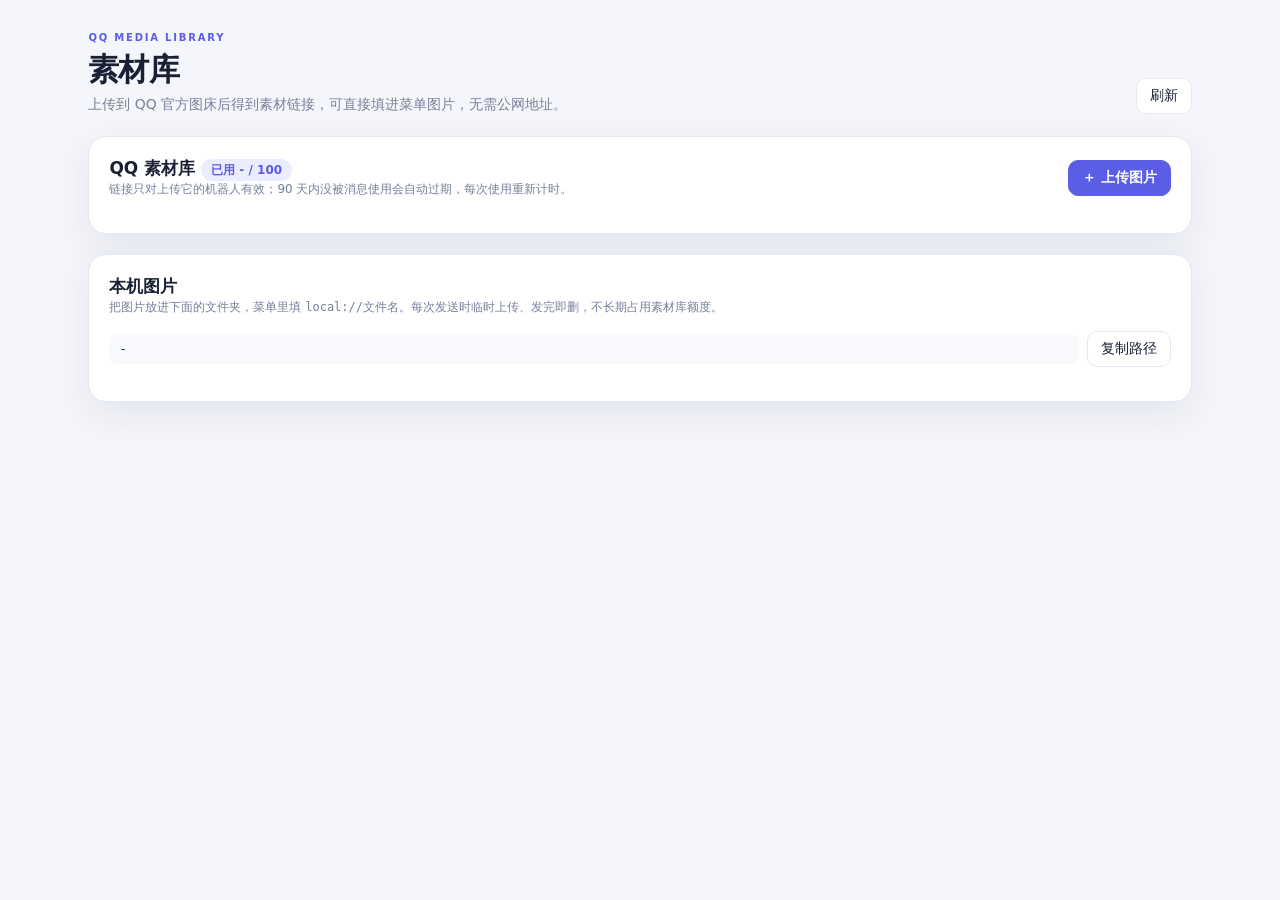
==== pages/media-library/index.html @ 5c3b887e "feat: 新增素材库与选择用户，调整直接调用提示词限制 素材库 - 新增“素材库”插件页面：上传、查看、删除 QQ 官方素材库图片，显示额度与过期时间，上传后复制 qqbot-media:// 链接" ====
<!doctype html>
<html lang="zh-CN">
  <head>
    <meta charset="utf-8" />
    <meta name="viewport" content="width=device-width, initial-scale=1" />
    <title>素材库</title>
    <link rel="stylesheet" href="./style.css" />
  </head>
  <body>
    <main class="page">
      <header class="topbar">
        <div>
          <span class="eyebrow">QQ MEDIA LIBRARY</span>
          <h1>素材库</h1>
          <p>上传到 QQ 官方图床后得到素材链接，可直接填进菜单图片，无需公网地址。</p>
        </div>
        <div class="top-actions">
          <select id="bot-select" class="hidden" aria-label="选择机器人"></select>
          <button type="button" id="refresh">刷新</button>
        </div>
      </header>

      <section class="panel">
        <div class="panel-heading">
          <div>
            <h2>QQ 素材库 <span class="quota" id="quota">已用 - / 100</span></h2>
            <small>链接只对上传它的机器人有效；90 天内没被消息使用会自动过期，每次使用重新计时。</small>
          </div>
          <div>
            <input id="upload-input" type="file" accept="image/png,image/jpeg,image/gif,image/webp" hidden />
            <button type="button" class="primary" id="upload">＋ 上传图片</button>
          </div>
        </div>
        <div class="grid" id="media-grid"></div>
        <div class="empty hidden" id="media-empty">素材库还没有图片，点右上角上传一张吧。</div>
        <button type="button" class="more hidden" id="more">加载更多</button>
      </section>

      <section class="panel">
        <div class="panel-heading">
          <div>
            <h2>本机图片</h2>
            <small>把图片放进下面的文件夹，菜单里填 <code>local://文件名</code>。每次发送时临时上传、发完即删，不长期占用素材库额度。</small>
          </div>
        </div>
        <div class="path">
          <code id="local-dir">-</code>
          <button type="button" id="copy-dir">复制路径</button>
        </div>
        <div class="grid" id="local-grid"></div>
        <div class="empty hidden" id="local-empty">文件夹里还没有图片（支持 png、jpg、gif、webp，单张 10MB 以内）。</div>
      </section>
    </main>

    <div class="confirm-overlay hidden" id="confirm-overlay" role="dialog" aria-modal="true" aria-labelledby="confirm-title">
      <div class="confirm-card">
        <h3 id="confirm-title">确认删除</h3>
        <p id="confirm-message"></p>
        <div class="confirm-actions">
          <button type="button" id="confirm-cancel">取消</button>
          <button type="button" class="primary" id="confirm-accept">删除</button>
        </div>
      </div>
    </div>
    <div class="toast" id="toast" role="status"></div>
    <script type="module" src="./app.js"></script>
  </body>
</html>
---- pages/media-library/style.css ----
:root {
  color-scheme: light;
  --bg: #f4f6fb;
  --panel: #ffffff;
  --panel-soft: #f8f9fd;
  --text: #192033;
  --muted: #77809a;
  --line: #e5e8f1;
  --primary: #5b5de6;
  --primary-dark: #4547cc;
  --primary-soft: #ececff;
  --cyan: #20b8c7;
  --danger: #e45269;
  --warn: #e89b2f;
  --shadow: 0 12px 38px rgba(32, 42, 79, 0.08);
  --radius: 18px;
}

[data-theme="dark"] {
  color-scheme: dark;
  --bg: #11131a;
  --panel: #191c26;
  --panel-soft: #202431;
  --text: #edf0fb;
  --muted: #929bb5;
  --line: #2d3242;
  --primary: #8587ff;
  --primary-dark: #7274ed;
  --primary-soft: #292b4f;
  --cyan: #41cad8;
  --danger: #ff7085;
  --warn: #f2b35b;
  --shadow: 0 15px 45px rgba(0, 0, 0, 0.28);
}

* { box-sizing: border-box; }

body {
  margin: 0;
  min-width: 320px;
  min-height: 100vh;
  overflow-x: hidden;
  background: var(--bg);
  color: var(--text);
  font-family: Inter, "Microsoft YaHei", "PingFang SC", system-ui, sans-serif;
  font-size: 14px;
}

button, input, select { font: inherit; }
button {
  cursor: pointer;
  border: 1px solid var(--line); border-radius: 10px; padding: 8px 13px;
  color: var(--text); background: var(--panel); transition: .18s ease;
}
button:hover { border-color: color-mix(in srgb, var(--primary) 45%, var(--line)); }
button:disabled { cursor: not-allowed; opacity: .55; }
.primary { border-color: var(--primary); background: var(--primary); color: white; font-weight: 700; }
.primary:hover { background: var(--primary-dark); }
.danger { color: var(--danger); }
.hidden { display: none !important; }

.page { max-width: 1180px; margin: 0 auto; padding: 28px clamp(16px, 3vw, 40px) 50px; }
.topbar { display: flex; justify-content: space-between; align-items: flex-end; gap: 16px; flex-wrap: wrap; margin-bottom: 22px; }
.eyebrow { color: var(--primary); font-size: 10px; font-weight: 800; letter-spacing: .18em; }
.topbar h1 { margin: 5px 0; font-size: clamp(24px, 2.4vw, 32px); letter-spacing: -.03em; }
.topbar p { margin: 0; color: var(--muted); }
.top-actions { display: flex; gap: 9px; align-items: center; flex-wrap: wrap; }
.top-actions select { padding: 8px 10px; border: 1px solid var(--line); border-radius: 10px; color: var(--text); background: var(--panel); }

.panel { margin-bottom: 20px; padding: 20px; border: 1px solid var(--line); border-radius: var(--radius); background: var(--panel); box-shadow: var(--shadow); }
.panel-heading { display: flex; justify-content: space-between; align-items: center; gap: 12px; flex-wrap: wrap; margin-bottom: 14px; }
.panel-heading h2 { margin: 0; font-size: 17px; }
.panel-heading small, .hint { color: var(--muted); font-size: 12px; line-height: 1.6; }
.quota { padding: 4px 10px; border-radius: 999px; color: var(--primary); background: var(--primary-soft); font-size: 12px; font-weight: 700; }
.quota.full { color: var(--danger); background: color-mix(in srgb, var(--danger) 14%, transparent); }

.grid { display: grid; grid-template-columns: repeat(auto-fill, minmax(190px, 1fr)); gap: 14px; }
.card { display: flex; flex-direction: column; min-width: 0; border: 1px solid var(--line); border-radius: 14px; overflow: hidden; background: var(--panel-soft); }
.thumb { aspect-ratio: 4 / 3; display: grid; place-items: center; background: var(--bg); color: var(--muted); font-size: 12px; }
.thumb img { width: 100%; height: 100%; object-fit: contain; }
.card-body { display: grid; gap: 4px; padding: 10px 11px 0; }
.card-body strong { overflow: hidden; text-overflow: ellipsis; white-space: nowrap; font-size: 13px; }
.card-body small { color: var(--muted); font-size: 11px; }
.card-body small.warn { color: var(--warn); }
.card-actions { display: flex; gap: 7px; padding: 10px 11px 11px; }
.card-actions button { flex: 1; padding: 6px 8px; font-size: 12px; }

.empty { padding: 26px; border: 1px dashed var(--line); border-radius: 14px; text-align: center; color: var(--muted); }
.more { display: block; margin: 14px auto 0; }
.path { display: flex; gap: 8px; align-items: center; margin-bottom: 14px; }
.path code { flex: 1; min-width: 0; overflow-x: auto; padding: 8px 10px; border-radius: 9px; background: var(--panel-soft); white-space: nowrap; font-size: 12px; }

.confirm-overlay { position: fixed; z-index: 60; inset: 0; display: grid; place-items: center; padding: 20px; background: rgba(15, 19, 34, .55); }
.confirm-card { width: min(100%, 380px); padding: 23px; border-radius: 16px; background: var(--panel); box-shadow: var(--shadow); }
.confirm-card h3 { margin: 0 0 8px; }
.confirm-card p { margin: 0 0 20px; color: var(--muted); line-height: 1.6; word-break: break-all; }
.confirm-actions { display: flex; justify-content: flex-end; gap: 9px; }
.toast { position: fixed; z-index: 70; right: 20px; bottom: 20px; max-width: min(380px, calc(100vw - 40px)); padding: 12px 16px; border-radius: 12px; color: white; background: #25304a; box-shadow: var(--shadow); opacity: 0; transform: translateY(15px); pointer-events: none; transition: .22s ease; }
.toast.show { opacity: 1; transform: translateY(0); }
.toast.error { background: var(--danger); }

@media (max-width: 560px) {
  .topbar { align-items: stretch; }
  .grid { grid-template-columns: repeat(auto-fill, minmax(150px, 1fr)); }
}
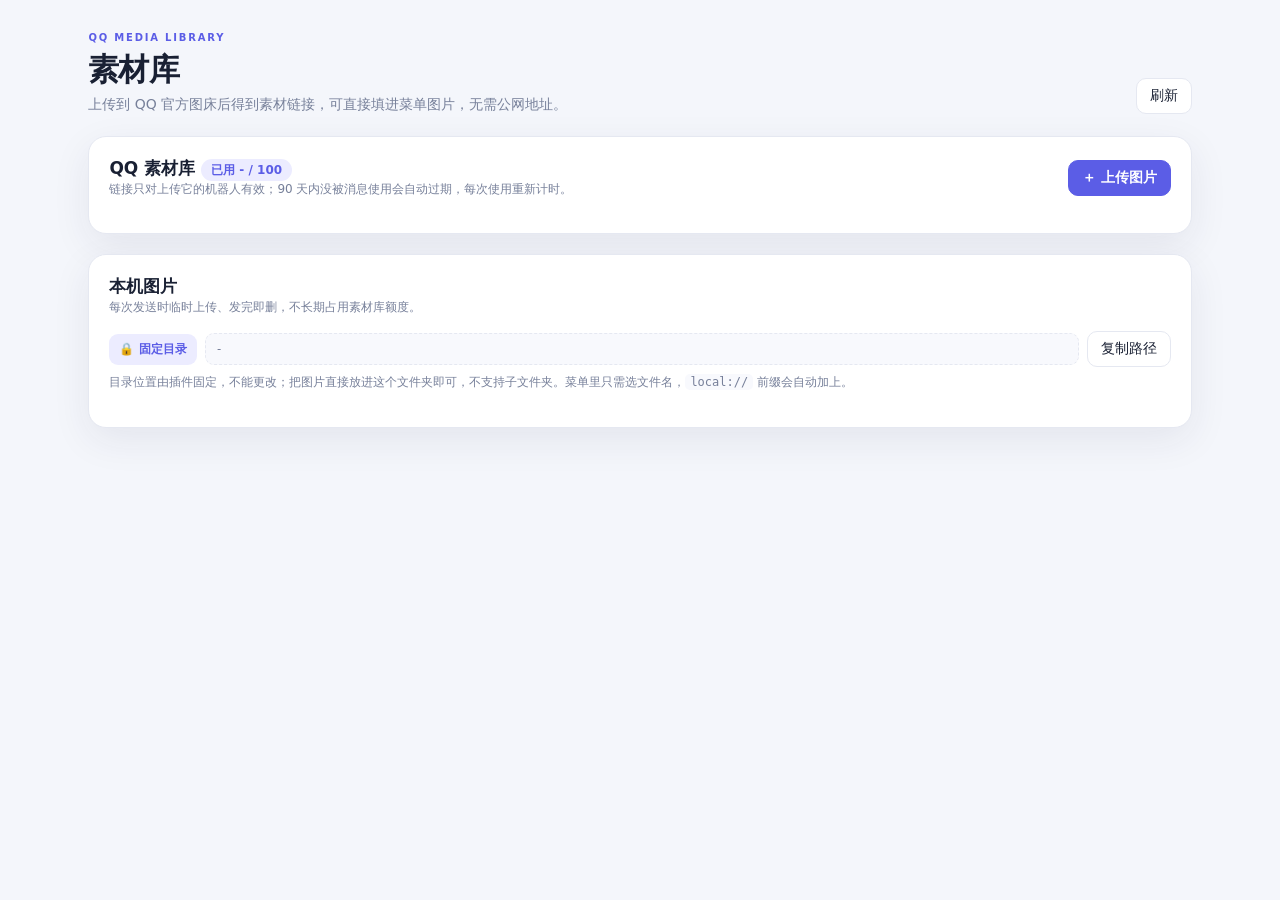
==== commit 7c61592d: "fix: 优化工作台与素材库交互，锁定本机图片目录 修复 - 全局输入框宽度规则把勾选框撑满整行，导致“选择用户”结果文字不显示、“回复时艾特点击者”与顶部开关错位；勾选框恢复原始尺寸，开关文字不再套" ====
--- a/pages/media-library/index.html
+++ b/pages/media-library/index.html
@@ -40,13 +40,15 @@
         <div class="panel-heading">
           <div>
             <h2>本机图片</h2>
-            <small>把图片放进下面的文件夹，菜单里填 <code>local://文件名</code>。每次发送时临时上传、发完即删，不长期占用素材库额度。</small>
+            <small>每次发送时临时上传、发完即删，不长期占用素材库额度。</small>
           </div>
         </div>
-        <div class="path">
+        <div class="path" title="固定目录，不能更改">
+          <span class="path-lock">🔒 固定目录</span>
           <code id="local-dir">-</code>
           <button type="button" id="copy-dir">复制路径</button>
         </div>
+        <p class="hint path-hint">目录位置由插件固定，不能更改；把图片直接放进这个文件夹即可，不支持子文件夹。菜单里只需选文件名，<code>local://</code> 前缀会自动加上。</p>
         <div class="grid" id="local-grid"></div>
         <div class="empty hidden" id="local-empty">文件夹里还没有图片（支持 png、jpg、gif、webp，单张 10MB 以内）。</div>
       </section>
--- a/pages/media-library/style.css
+++ b/pages/media-library/style.css
@@ -82,13 +82,18 @@
 .card-body strong { overflow: hidden; text-overflow: ellipsis; white-space: nowrap; font-size: 13px; }
 .card-body small { color: var(--muted); font-size: 11px; }
 .card-body small.warn { color: var(--warn); }
+.card-body small.danger { color: var(--danger); font-weight: 700; }
+.fixed-prefix { color: var(--muted); font-weight: 400; }
 .card-actions { display: flex; gap: 7px; padding: 10px 11px 11px; }
 .card-actions button { flex: 1; padding: 6px 8px; font-size: 12px; }
 
 .empty { padding: 26px; border: 1px dashed var(--line); border-radius: 14px; text-align: center; color: var(--muted); }
 .more { display: block; margin: 14px auto 0; }
-.path { display: flex; gap: 8px; align-items: center; margin-bottom: 14px; }
-.path code { flex: 1; min-width: 0; overflow-x: auto; padding: 8px 10px; border-radius: 9px; background: var(--panel-soft); white-space: nowrap; font-size: 12px; }
+.path { display: flex; gap: 8px; align-items: center; margin-bottom: 6px; }
+.path-lock { flex: none; padding: 7px 10px; border-radius: 9px; background: var(--primary-soft); color: var(--primary); font-size: 12px; font-weight: 700; white-space: nowrap; }
+.path-hint { margin: 0 0 14px; }
+.path-hint code { padding: 1px 5px; border-radius: 5px; background: var(--panel-soft); }
+.path code { flex: 1; min-width: 0; overflow-x: auto; padding: 8px 10px; border: 1px dashed var(--line); border-radius: 9px; background: var(--panel-soft); color: var(--muted); white-space: nowrap; font-size: 12px; cursor: not-allowed; user-select: all; }
 
 .confirm-overlay { position: fixed; z-index: 60; inset: 0; display: grid; place-items: center; padding: 20px; background: rgba(15, 19, 34, .55); }
 .confirm-card { width: min(100%, 380px); padding: 23px; border-radius: 16px; background: var(--panel); box-shadow: var(--shadow); }
